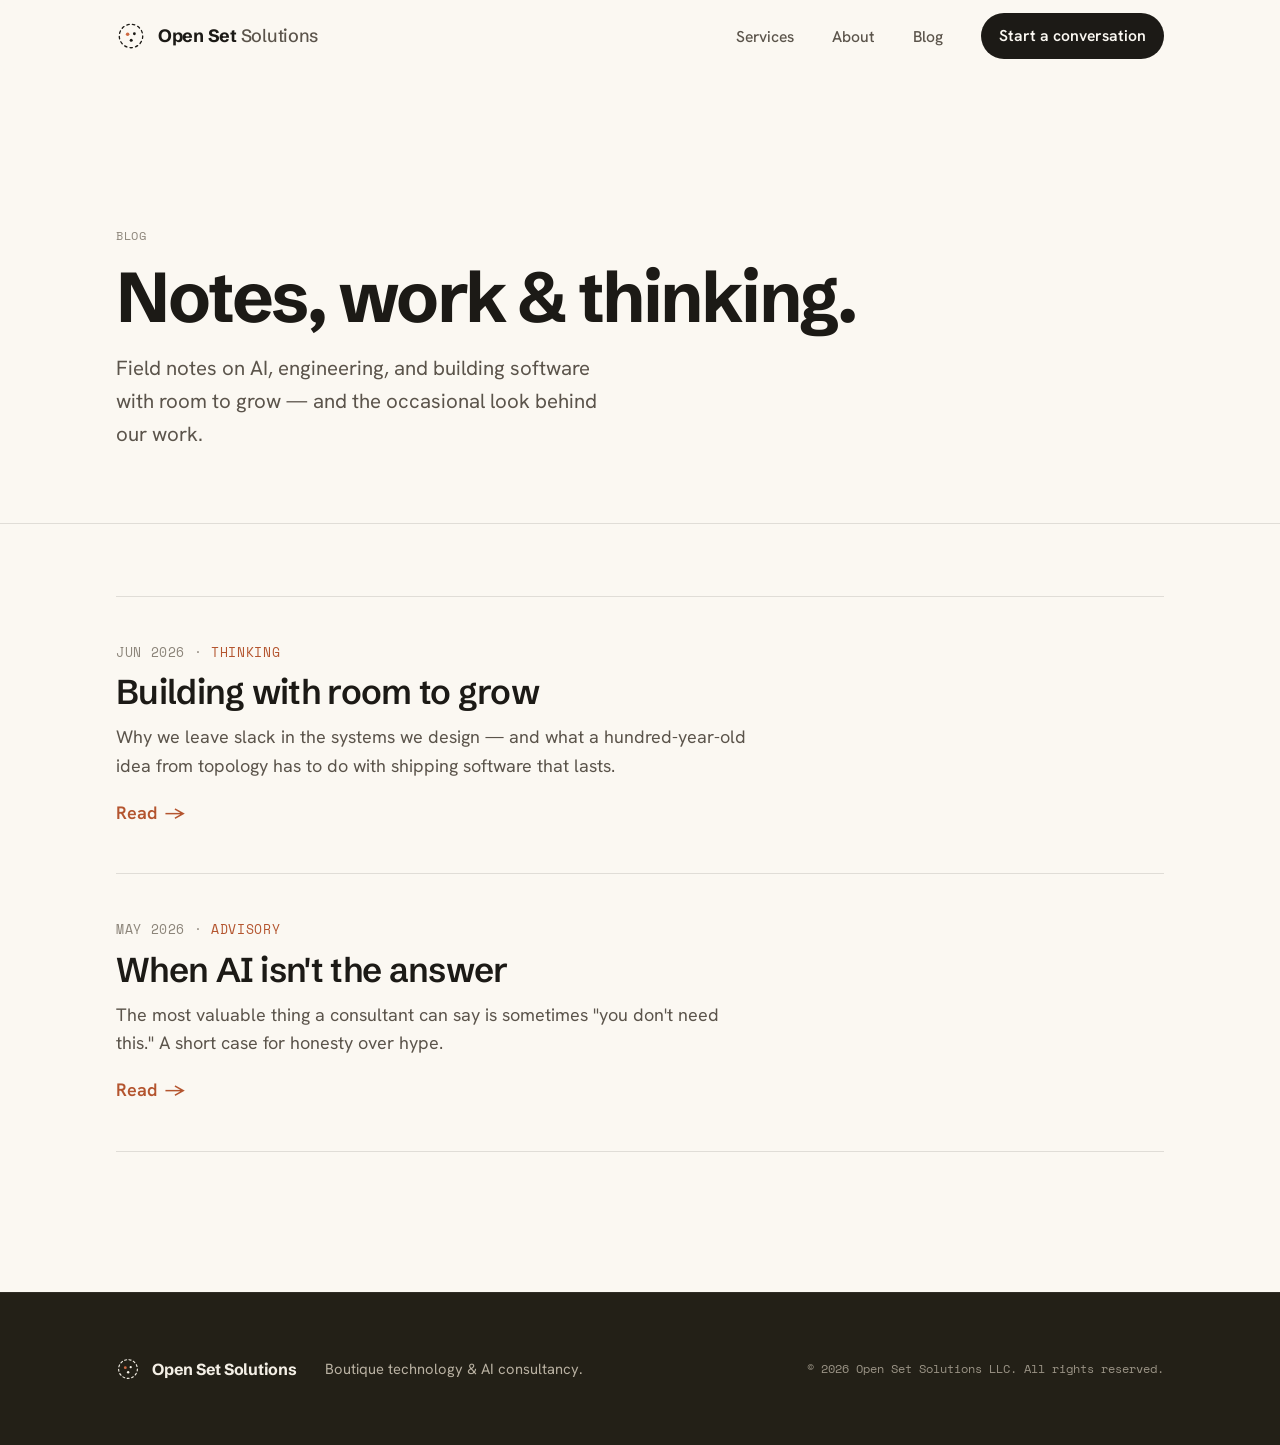
==== blog.html @ 290072ce "claude desing" ====
<!DOCTYPE html>
<html lang="en">
<head>
  <meta charset="UTF-8" />
  <meta name="viewport" content="width=device-width, initial-scale=1.0" />
  <title>Blog — Open Set Solutions</title>
  <meta name="description" content="Notes, work, and thinking from Open Set Solutions — a boutique technology and AI consultancy." />

  <link rel="icon" href="favicon.svg" type="image/svg+xml" />
  <meta name="theme-color" content="#1C1A16" />

  <meta property="og:type" content="website" />
  <meta property="og:title" content="Blog — Open Set Solutions" />
  <meta property="og:description" content="Notes, work, and thinking from Open Set Solutions." />
  <meta property="og:url" content="https://opensetsolutions.com/blog.html" />

  <link rel="preconnect" href="https://fonts.googleapis.com" />
  <link rel="preconnect" href="https://fonts.gstatic.com" crossorigin />
  <link href="https://fonts.googleapis.com/css2?family=Hanken+Grotesk:wght@400;500;600&family=Schibsted+Grotesk:wght@500;600;700&family=Space+Mono:wght@400;700&display=swap" rel="stylesheet" />

  <link rel="stylesheet" href="styles.css" />
</head>
<body>
  <a class="skip-link" href="#main">Skip to content</a>

  <!-- ===================== HEADER ===================== -->
  <header class="site-header" id="site-header">
    <div class="container header-inner">
      <a class="wordmark" href="index.html" aria-label="Open Set Solutions — home">
        <span class="wordmark__glyph" aria-hidden="true">
          <svg viewBox="0 0 32 32" width="30" height="30">
            <circle class="g-ring" cx="16" cy="16" r="12.5" fill="none" stroke="currentColor" stroke-width="1.4" stroke-dasharray="2.6 3.4" stroke-linecap="round"/>
            <circle cx="12.4" cy="14.2" r="1.9" fill="var(--accent)"/>
            <circle cx="19.6" cy="13.6" r="1.5" fill="currentColor"/>
            <circle cx="16.2" cy="20.4" r="1.6" fill="currentColor"/>
          </svg>
        </span>
        <span class="wordmark__text">Open&nbsp;Set <span>Solutions</span></span>
      </a>

      <nav class="nav" id="nav" aria-label="Primary">
        <ul class="nav__list">
          <li><a href="index.html#services">Services</a></li>
          <li><a href="index.html#about">About</a></li>
          <li><a href="blog.html" aria-current="page">Blog</a></li>
          <li><a href="index.html#contact" class="nav__cta">Start a conversation</a></li>
        </ul>
      </nav>

      <button class="nav-toggle" id="nav-toggle" aria-label="Open menu" aria-expanded="false" aria-controls="nav">
        <span class="nav-toggle__bar"></span>
        <span class="nav-toggle__bar"></span>
        <span class="nav-toggle__bar"></span>
      </button>
    </div>
  </header>

  <main id="main">
    <!-- ===================== PAGE HERO ===================== -->
    <section class="page-hero" aria-labelledby="blog-heading">
      <div class="container">
        <p class="label">Blog</p>
        <h1 class="page-hero__title" id="blog-heading">Notes, work &amp; thinking.</h1>
        <p class="page-hero__lede">Field notes on AI, engineering, and building software with room to
          grow — and the occasional look behind our work.</p>
      </div>
    </section>

    <!-- ===================== POST LIST =====================
         To add a post: copy a <li class="post-row"> block, point its
         link at your new file in /posts, and edit the date, tag, title,
         and excerpt. Newest first.
    -->
    <section class="section" aria-label="All posts" style="padding-top: clamp(40px, 6vw, 72px);">
      <div class="container">
        <ul class="post-list">

          <li class="post-row">
            <a class="post-row__link" href="posts/building-with-room-to-grow.html">
              <p class="post-row__meta"><time datetime="2026-06">Jun 2026</time> · <span class="post-row__tag">Thinking</span></p>
              <h2 class="post-row__title">Building with room to grow</h2>
              <p class="post-row__excerpt">Why we leave slack in the systems we design — and what a
                hundred-year-old idea from topology has to do with shipping software that lasts.</p>
              <span class="post-row__more">Read<span aria-hidden="true">→</span></span>
            </a>
          </li>

          <li class="post-row">
            <a class="post-row__link" href="posts/when-ai-isnt-the-answer.html">
              <p class="post-row__meta"><time datetime="2026-05">May 2026</time> · <span class="post-row__tag">Advisory</span></p>
              <h2 class="post-row__title">When AI isn't the answer</h2>
              <p class="post-row__excerpt">The most valuable thing a consultant can say is sometimes
                "you don't need this." A short case for honesty over hype.</p>
              <span class="post-row__more">Read<span aria-hidden="true">→</span></span>
            </a>
          </li>

        </ul>
      </div>
    </section>
  </main>

  <!-- ===================== FOOTER ===================== -->
  <footer class="site-footer">
    <div class="container footer-inner">
      <a class="wordmark wordmark--sm" href="index.html" aria-label="Open Set Solutions — home">
        <span class="wordmark__glyph" aria-hidden="true">
          <svg viewBox="0 0 32 32" width="24" height="24">
            <circle cx="16" cy="16" r="12.5" fill="none" stroke="currentColor" stroke-width="1.5" stroke-dasharray="2.6 3.4" stroke-linecap="round"/>
            <circle cx="12.4" cy="14.2" r="1.9" fill="var(--accent)"/>
            <circle cx="19.6" cy="13.6" r="1.5" fill="currentColor"/>
            <circle cx="16.2" cy="20.4" r="1.6" fill="currentColor"/>
          </svg>
        </span>
        <span class="wordmark__text">Open Set Solutions</span>
      </a>
      <p class="footer-note">Boutique technology &amp; AI consultancy.</p>
      <p class="footer-legal">© <span id="year">2026</span> Open Set Solutions LLC. All rights reserved.</p>
    </div>
  </footer>

  <script src="main.js" defer></script>
</body>
</html>
---- styles.css ----
/* ============================================================
   Open Set Solutions — styles.css
   Warm minimal · light with dark bands · open-set identity
   ============================================================ */

/* ---------- Design tokens ---------- */
:root {
  --paper:      #FBF8F2;   /* warm off-white                  */
  --paper-2:    #F4EEE2;   /* card / inset surface            */
  --ink:        #1C1A16;   /* warm near-black                 */
  --ink-soft:   #5B544B;   /* muted body                      */
  --ink-faint:  #8C857A;   /* captions, meta                  */
  --line:       rgba(28, 26, 22, 0.12);
  --line-soft:  rgba(28, 26, 22, 0.07);
  --accent:     #CF6A43;   /* terracotta                      */
  --accent-ink: #B4552F;   /* accent on light, for text       */
  --accent-soft:rgba(207, 106, 67, 0.12);
  --dark:       #1A1813;   /* dark band background            */
  --dark-2:     #232017;
  --on-dark:    #F4EFE6;   /* text on dark                    */
  --on-dark-soft: #B9B1A2;

  --maxw: 1160px;
  --pad: clamp(20px, 5vw, 56px);
  --radius: 14px;

  --font-display: "Schibsted Grotesk", system-ui, sans-serif;
  --font-body: "Hanken Grotesk", system-ui, sans-serif;
  --font-mono: "Space Mono", ui-monospace, monospace;

  --ease: cubic-bezier(0.22, 0.61, 0.36, 1);
}

/* ---------- Reset ---------- */
*, *::before, *::after { box-sizing: border-box; }
* { margin: 0; }
html { -webkit-text-size-adjust: 100%; scroll-behavior: smooth; }
@media (prefers-reduced-motion: reduce) {
  html { scroll-behavior: auto; }
}

body {
  font-family: var(--font-body);
  background: var(--paper);
  color: var(--ink);
  font-size: clamp(16px, 1.05vw + 13px, 18px);
  line-height: 1.6;
  font-weight: 400;
  -webkit-font-smoothing: antialiased;
  text-rendering: optimizeLegibility;
  overflow-x: hidden;
}

img, svg, canvas { display: block; max-width: 100%; }
a { color: inherit; text-decoration: none; }
ul, ol { list-style: none; padding: 0; }

/* ---------- Layout helpers ---------- */
.container {
  width: 100%;
  max-width: var(--maxw);
  margin-inline: auto;
  padding-inline: var(--pad);
}

.section { padding-block: clamp(72px, 11vw, 140px); }
.band { padding-block: clamp(64px, 9vw, 120px); }

/* ---------- Focus / a11y ---------- */
:focus-visible {
  outline: 2.5px solid var(--accent);
  outline-offset: 3px;
  border-radius: 3px;
}
.band--dark :focus-visible { outline-color: #E89B79; }

.skip-link {
  position: absolute;
  left: 16px;
  top: -64px;
  z-index: 200;
  background: var(--ink);
  color: var(--paper);
  padding: 10px 16px;
  border-radius: 8px;
  font-family: var(--font-mono);
  font-size: 0.8rem;
  transition: top 0.2s var(--ease);
}
.skip-link:focus { top: 16px; }

/* ---------- Typographic atoms ---------- */
.eyebrow,
.label {
  font-family: var(--font-mono);
  font-size: 0.78rem;
  letter-spacing: 0.06em;
  text-transform: uppercase;
  color: var(--accent-ink);
}
.label { color: var(--ink-faint); }
.label--invert { color: var(--on-dark-soft); }
.eyebrow__mark { color: var(--accent); margin-right: 0.3em; }

.section__title {
  font-family: var(--font-display);
  font-weight: 600;
  font-size: clamp(1.7rem, 3.2vw + 0.5rem, 2.85rem);
  line-height: 1.08;
  letter-spacing: -0.02em;
  text-wrap: balance;
}

/* ============================================================
   HEADER
   ============================================================ */
.site-header {
  position: sticky;
  top: 0;
  z-index: 100;
  background: color-mix(in srgb, var(--paper) 82%, transparent);
  backdrop-filter: saturate(1.4) blur(12px);
  -webkit-backdrop-filter: saturate(1.4) blur(12px);
  border-bottom: 1px solid transparent;
  transition: border-color 0.3s var(--ease), background 0.3s var(--ease);
}
.site-header.is-scrolled {
  border-bottom-color: var(--line);
  background: color-mix(in srgb, var(--paper) 92%, transparent);
}
.header-inner {
  display: flex;
  align-items: center;
  justify-content: space-between;
  height: 72px;
}

.wordmark {
  display: inline-flex;
  align-items: center;
  gap: 12px;
  color: var(--ink);
}
.wordmark__glyph {
  display: inline-flex;
  color: var(--ink);
}
.wordmark__glyph .g-ring { transition: transform 0.8s var(--ease); transform-origin: center; }
.wordmark:hover .g-ring { transform: rotate(36deg); }
.wordmark__text {
  font-family: var(--font-display);
  font-weight: 700;
  font-size: 1.12rem;
  letter-spacing: -0.015em;
  line-height: 1;
}
.wordmark__text span { font-weight: 500; color: var(--ink-soft); }

/* nav */
.nav__list {
  display: flex;
  align-items: center;
  gap: clamp(20px, 3vw, 38px);
}
.nav__list a {
  font-weight: 500;
  font-size: 0.98rem;
  color: var(--ink-soft);
  transition: color 0.2s var(--ease);
}
.nav__list a:hover { color: var(--ink); }
.nav__cta {
  display: inline-flex;
  align-items: center;
  background: var(--ink);
  color: var(--paper) !important;
  padding: 10px 18px;
  border-radius: 999px;
  font-weight: 600 !important;
  transition: background 0.2s var(--ease), transform 0.2s var(--ease);
}
.nav__cta:hover { background: var(--accent-ink); transform: translateY(-1px); }

/* hamburger */
.nav-toggle {
  display: none;
  flex-direction: column;
  justify-content: center;
  gap: 5px;
  width: 44px;
  height: 44px;
  padding: 0;
  border: 0;
  background: transparent;
  cursor: pointer;
}
.nav-toggle__bar {
  display: block;
  width: 24px;
  height: 2px;
  margin-inline: auto;
  background: var(--ink);
  border-radius: 2px;
  transition: transform 0.32s var(--ease), opacity 0.2s var(--ease);
}
.nav-toggle[aria-expanded="true"] .nav-toggle__bar:nth-child(1) { transform: translateY(7px) rotate(45deg); }
.nav-toggle[aria-expanded="true"] .nav-toggle__bar:nth-child(2) { opacity: 0; }
.nav-toggle[aria-expanded="true"] .nav-toggle__bar:nth-child(3) { transform: translateY(-7px) rotate(-45deg); }

/* ============================================================
   HERO
   ============================================================ */
.hero {
  position: relative;
  display: flex;
  align-items: center;
  min-height: min(92vh, 860px);
  padding-block: clamp(80px, 14vh, 160px) clamp(60px, 10vh, 120px);
  overflow: hidden;
}
.hero__canvas {
  position: absolute;
  inset: 0;
  width: 100%;
  height: 100%;
  z-index: 0;
}
.hero__inner { position: relative; z-index: 1; max-width: 860px; }

.hero__heading {
  font-family: var(--font-display);
  font-weight: 700;
  font-size: clamp(2.7rem, 8vw + 0.5rem, 6rem);
  line-height: 0.98;
  letter-spacing: -0.035em;
  margin-top: 22px;
  text-wrap: balance;
}
.hero__lede {
  margin-top: 26px;
  max-width: 38ch;
  font-size: clamp(1.06rem, 1.4vw + 0.6rem, 1.32rem);
  color: var(--ink-soft);
  line-height: 1.55;
  text-wrap: pretty;
}
.hero__actions {
  margin-top: 38px;
  display: flex;
  flex-wrap: wrap;
  gap: 14px;
}

.hero__scroll {
  position: absolute;
  left: 50%;
  bottom: 26px;
  transform: translateX(-50%);
  z-index: 1;
}
.hero__scroll-line {
  display: block;
  width: 1px;
  height: 46px;
  background: linear-gradient(var(--ink-faint), transparent);
  animation: scrollPulse 2.4s var(--ease) infinite;
}
@keyframes scrollPulse {
  0%, 100% { transform: scaleY(0.4); opacity: 0.4; transform-origin: top; }
  50%      { transform: scaleY(1);   opacity: 1;   transform-origin: top; }
}

/* ---------- Buttons ---------- */
.btn {
  display: inline-flex;
  align-items: center;
  justify-content: center;
  gap: 8px;
  font-family: var(--font-body);
  font-weight: 600;
  font-size: 1rem;
  padding: 14px 26px;
  border-radius: 999px;
  border: 1.5px solid transparent;
  cursor: pointer;
  transition: transform 0.2s var(--ease), background 0.2s var(--ease),
              border-color 0.2s var(--ease), color 0.2s var(--ease);
}
.btn--primary {
  background: var(--accent);
  color: #fff;
}
.btn--primary:hover { background: var(--accent-ink); transform: translateY(-2px); }
.btn--ghost {
  background: transparent;
  border-color: var(--line);
  color: var(--ink);
}
.btn--ghost:hover { border-color: var(--ink); transform: translateY(-2px); }
.btn--lg {
  font-family: var(--font-mono);
  font-size: clamp(0.95rem, 2.4vw, 1.18rem);
  padding: 18px 34px;
  letter-spacing: -0.01em;
}

/* ============================================================
   DARK BANDS
   ============================================================ */
.band--dark {
  background: var(--dark);
  color: var(--on-dark);
  position: relative;
}
.band--dark::before {
  /* faint dashed-ring motif */
  content: "";
  position: absolute;
  inset: 0;
  background-image: radial-gradient(circle at 88% 18%, rgba(207,106,67,0.10), transparent 42%);
  pointer-events: none;
}

/* Definition band */
.definition__inner {
  display: grid;
  grid-template-columns: minmax(0, 0.85fr) minmax(0, 1.6fr);
  gap: clamp(28px, 6vw, 80px);
  align-items: start;
  position: relative;
}
.definition__term {
  font-family: var(--font-display);
  font-weight: 600;
  font-size: clamp(1.5rem, 3vw, 2.1rem);
  line-height: 1.1;
  letter-spacing: -0.02em;
}
.definition__term em {
  display: block;
  margin-top: 8px;
  font-family: var(--font-mono);
  font-style: normal;
  font-size: 0.82rem;
  letter-spacing: 0.04em;
  color: var(--on-dark-soft);
  text-transform: uppercase;
}
.definition__body {
  font-size: clamp(1.15rem, 2.1vw + 0.4rem, 1.7rem);
  line-height: 1.45;
  color: var(--on-dark);
  text-wrap: pretty;
}
.definition__body .hl { color: #fff; }
.definition__body .hl {
  background-image: linear-gradient(transparent 62%, rgba(207,106,67,0.32) 0);
}

/* ============================================================
   SERVICES
   ============================================================ */
.section__head { max-width: 720px; margin-bottom: clamp(40px, 6vw, 64px); }
.section__head .section__title { margin-top: 16px; }
.section__intro {
  margin-top: 18px;
  color: var(--ink-soft);
  font-size: clamp(1.02rem, 1.2vw + 0.6rem, 1.2rem);
  max-width: 56ch;
  text-wrap: pretty;
}

.cards {
  display: grid;
  grid-template-columns: repeat(auto-fit, minmax(260px, 1fr));
  gap: clamp(14px, 1.6vw, 22px);
}
.card {
  position: relative;
  background: var(--paper-2);
  border: 1px solid var(--line-soft);
  border-radius: var(--radius);
  padding: clamp(26px, 3vw, 38px);
  overflow: hidden;
  transition: transform 0.35s var(--ease), border-color 0.35s var(--ease),
              box-shadow 0.35s var(--ease);
}
.card::after {
  /* open dashed-ring corner accent that "opens up" on hover */
  content: "";
  position: absolute;
  right: -34px;
  top: -34px;
  width: 96px;
  height: 96px;
  border: 1.5px dashed var(--line);
  border-radius: 50%;
  transition: transform 0.5s var(--ease), border-color 0.5s var(--ease);
}
.card:hover {
  transform: translateY(-4px);
  border-color: var(--line);
  box-shadow: 0 18px 40px -24px rgba(28,26,22,0.35);
}
.card:hover::after { transform: scale(1.35) rotate(24deg); border-color: var(--accent); }
.card__no {
  font-family: var(--font-mono);
  font-size: 0.82rem;
  color: var(--accent-ink);
  letter-spacing: 0.05em;
}
.card__title {
  font-family: var(--font-display);
  font-weight: 600;
  font-size: 1.34rem;
  letter-spacing: -0.015em;
  margin-top: 18px;
}
.card__body {
  margin-top: 12px;
  color: var(--ink-soft);
  font-size: 1.02rem;
  line-height: 1.55;
  text-wrap: pretty;
}

/* ============================================================
   ABOUT
   ============================================================ */
.about__grid {
  display: grid;
  grid-template-columns: minmax(0, 0.8fr) minmax(0, 1.4fr);
  gap: clamp(32px, 6vw, 90px);
  align-items: start;
}
.about__intro .section__title { margin-top: 16px; }
.about__intro { position: sticky; top: 100px; }
.about__body p { color: var(--ink-soft); text-wrap: pretty; }
.about__body p + p { margin-top: 18px; }
.about__body .lead-in { color: var(--ink); font-weight: 600; }
.about__body em { font-style: italic; color: var(--accent-ink); }

.principles {
  margin-top: 34px;
  border-top: 1px solid var(--line);
}
.principles li {
  display: grid;
  grid-template-columns: 110px 1fr;
  gap: 18px;
  padding: 18px 0;
  border-bottom: 1px solid var(--line);
  align-items: baseline;
}
.principles__k {
  font-family: var(--font-mono);
  font-size: 0.8rem;
  text-transform: uppercase;
  letter-spacing: 0.05em;
  color: var(--ink);
}
.principles__v { color: var(--ink-soft); font-size: 0.98rem; }

/* ============================================================
   CONTACT
   ============================================================ */
.contact__inner { max-width: 760px; }
.contact__title {
  font-family: var(--font-display);
  font-weight: 700;
  font-size: clamp(2rem, 5vw + 0.5rem, 3.6rem);
  line-height: 1.02;
  letter-spacing: -0.03em;
  margin-top: 18px;
  text-wrap: balance;
}
.contact__body {
  margin-top: 22px;
  color: var(--on-dark-soft);
  font-size: clamp(1.05rem, 1.4vw + 0.6rem, 1.28rem);
  max-width: 52ch;
  text-wrap: pretty;
}
.contact .btn--primary { margin-top: 36px; }
.contact .btn--lg:hover { transform: translateY(-2px) scale(1.01); }

/* ============================================================
   FOOTER
   ============================================================ */
.site-footer {
  background: var(--dark-2);
  color: var(--on-dark-soft);
  padding-block: clamp(40px, 6vw, 64px);
  border-top: 1px solid rgba(255,255,255,0.06);
}
.footer-inner {
  display: flex;
  flex-wrap: wrap;
  align-items: center;
  gap: 14px 28px;
}
.site-footer .wordmark { color: var(--on-dark); }
.site-footer .wordmark__glyph { color: var(--on-dark); }
.wordmark--sm .wordmark__text { font-size: 1rem; }
.site-footer .wordmark__text span { color: var(--on-dark-soft); }
.footer-note {
  font-size: 0.92rem;
  color: var(--on-dark-soft);
}
.footer-legal {
  margin-left: auto;
  font-family: var(--font-mono);
  font-size: 0.78rem;
  color: var(--on-dark-soft);
  opacity: 0.8;
}

/* ============================================================
   RESPONSIVE — mobile nav + stacking
   ============================================================ */
@media (max-width: 800px) {
  .nav-toggle { display: flex; }

  .nav {
    position: fixed;
    inset: 72px 0 auto 0;
    background: var(--paper);
    border-bottom: 1px solid var(--line);
    transform: translateY(-12px);
    opacity: 0;
    visibility: hidden;
    transition: opacity 0.28s var(--ease), transform 0.28s var(--ease), visibility 0.28s;
    box-shadow: 0 24px 40px -28px rgba(28,26,22,0.5);
  }
  .nav.is-open {
    opacity: 1;
    visibility: visible;
    transform: translateY(0);
  }
  .nav__list {
    flex-direction: column;
    align-items: stretch;
    gap: 0;
    padding: 12px var(--pad) 24px;
  }
  .nav__list li { border-bottom: 1px solid var(--line-soft); }
  .nav__list li:last-child { border-bottom: 0; }
  .nav__list a {
    display: block;
    padding: 16px 0;
    font-size: 1.12rem;
  }
  .nav__cta {
    justify-content: center;
    margin-top: 14px;
    padding: 15px 18px;
    font-size: 1.05rem !important;
  }

  .definition__inner { grid-template-columns: 1fr; gap: 22px; }
  .about__grid { grid-template-columns: 1fr; }
  .about__intro { position: static; }
}

@media (max-width: 520px) {
  .header-inner { height: 64px; }
  .nav { inset-block-start: 64px; }
  .wordmark__text { font-size: 1rem; }
  .hero__actions .btn { flex: 1 1 auto; }
  .principles li { grid-template-columns: 1fr; gap: 4px; }
  .footer-legal { margin-left: 0; width: 100%; }
}

/* ---------- Reveal-on-scroll (progressive enhancement) ---------- */
.reveal {
  opacity: 0;
  transform: translateY(22px);
  transition: opacity 0.7s var(--ease), transform 0.7s var(--ease);
  will-change: opacity, transform;
}
.reveal.is-in { opacity: 1; transform: none; }

@media (prefers-reduced-motion: reduce) {
  .reveal { opacity: 1; transform: none; transition: none; }
  .hero__scroll-line { animation: none; }
  .wordmark .g-ring { transition: none; }
  * { scroll-behavior: auto !important; }
}

/* ============================================================
   BLOG — listing + article (blog.html, posts/*.html)
   ============================================================ */
.page-hero {
  padding-block: clamp(116px, 17vh, 210px) clamp(38px, 6vw, 72px);
  border-bottom: 1px solid var(--line);
  position: relative;
}
.page-hero__title {
  font-family: var(--font-display);
  font-weight: 700;
  font-size: clamp(2.4rem, 6vw + 0.5rem, 4.4rem);
  line-height: 1;
  letter-spacing: -0.035em;
  margin-top: 16px;
  text-wrap: balance;
}
.page-hero__lede {
  margin-top: 20px;
  max-width: 46ch;
  color: var(--ink-soft);
  font-size: clamp(1.05rem, 1.3vw + 0.6rem, 1.28rem);
  text-wrap: pretty;
}

/* listing */
.post-list { border-top: 1px solid var(--line); }
.post-row { border-bottom: 1px solid var(--line); }
.post-row__link {
  display: block;
  padding: clamp(28px, 4vw, 46px) 0;
}
.post-row__meta {
  font-family: var(--font-mono);
  font-size: 0.8rem;
  text-transform: uppercase;
  letter-spacing: 0.05em;
  color: var(--ink-faint);
}
.post-row__tag { color: var(--accent-ink); }
.post-row__title {
  font-family: var(--font-display);
  font-weight: 600;
  font-size: clamp(1.5rem, 3vw, 2.15rem);
  line-height: 1.1;
  letter-spacing: -0.02em;
  margin-top: 10px;
  max-width: 26ch;
  text-wrap: balance;
  transition: color 0.2s var(--ease);
}
.post-row__excerpt {
  margin-top: 12px;
  color: var(--ink-soft);
  max-width: 64ch;
  text-wrap: pretty;
}
.post-row__more {
  display: inline-flex;
  gap: 8px;
  margin-top: 18px;
  font-weight: 600;
  color: var(--accent-ink);
}
.post-row__more span { transition: transform 0.2s var(--ease); }
.post-row__link:hover .post-row__title { color: var(--accent-ink); }
.post-row__link:hover .post-row__more span { transform: translateX(5px); }

/* article */
.article { padding-block: clamp(110px, 15vh, 200px) clamp(60px, 9vw, 110px); }
.article__inner { max-width: 760px; }
.back-link {
  display: inline-flex;
  align-items: center;
  gap: 8px;
  font-family: var(--font-mono);
  font-size: 0.82rem;
  color: var(--ink-faint);
  transition: color 0.2s var(--ease);
}
.back-link:hover { color: var(--ink); }
.back-link span { transition: transform 0.2s var(--ease); }
.back-link:hover span { transform: translateX(-4px); }
.article__meta {
  font-family: var(--font-mono);
  font-size: 0.82rem;
  text-transform: uppercase;
  letter-spacing: 0.05em;
  color: var(--ink-faint);
  margin-top: 30px;
}
.article__meta .tag { color: var(--accent-ink); }
.article__title {
  font-family: var(--font-display);
  font-weight: 700;
  font-size: clamp(2.1rem, 5vw + 0.5rem, 3.4rem);
  line-height: 1.04;
  letter-spacing: -0.03em;
  margin-top: 14px;
  text-wrap: balance;
}
.article__lede {
  margin-top: 20px;
  font-size: clamp(1.14rem, 1.6vw + 0.6rem, 1.42rem);
  color: var(--ink-soft);
  line-height: 1.5;
  text-wrap: pretty;
}

.prose { margin-top: 42px; line-height: 1.75; }
.prose > * + * { margin-top: 22px; }
.prose p { color: var(--ink); text-wrap: pretty; }
.prose h2 {
  font-family: var(--font-display);
  font-weight: 600;
  font-size: 1.5rem;
  letter-spacing: -0.015em;
  margin-top: 44px;
}
.prose h3 {
  font-family: var(--font-display);
  font-weight: 600;
  font-size: 1.18rem;
  margin-top: 32px;
}
.prose ul { padding-left: 0; }
.prose li {
  position: relative;
  padding-left: 26px;
  margin-top: 10px;
  color: var(--ink);
}
.prose li::before {
  content: "";
  position: absolute;
  left: 4px;
  top: 11px;
  width: 8px;
  height: 8px;
  border-radius: 50%;
  border: 1.5px solid var(--accent);
}
.prose a {
  color: var(--accent-ink);
  text-decoration: underline;
  text-underline-offset: 3px;
  text-decoration-thickness: 1px;
}
.prose blockquote {
  border-left: 2px solid var(--accent);
  padding-left: 22px;
  margin-top: 30px;
  font-size: 1.22rem;
  font-style: italic;
  color: var(--ink-soft);
}
.prose strong { font-weight: 600; }
.article__foot {
  margin-top: 56px;
  padding-top: 28px;
  border-top: 1px solid var(--line);
}
.article__foot .back-link { color: var(--accent-ink); }
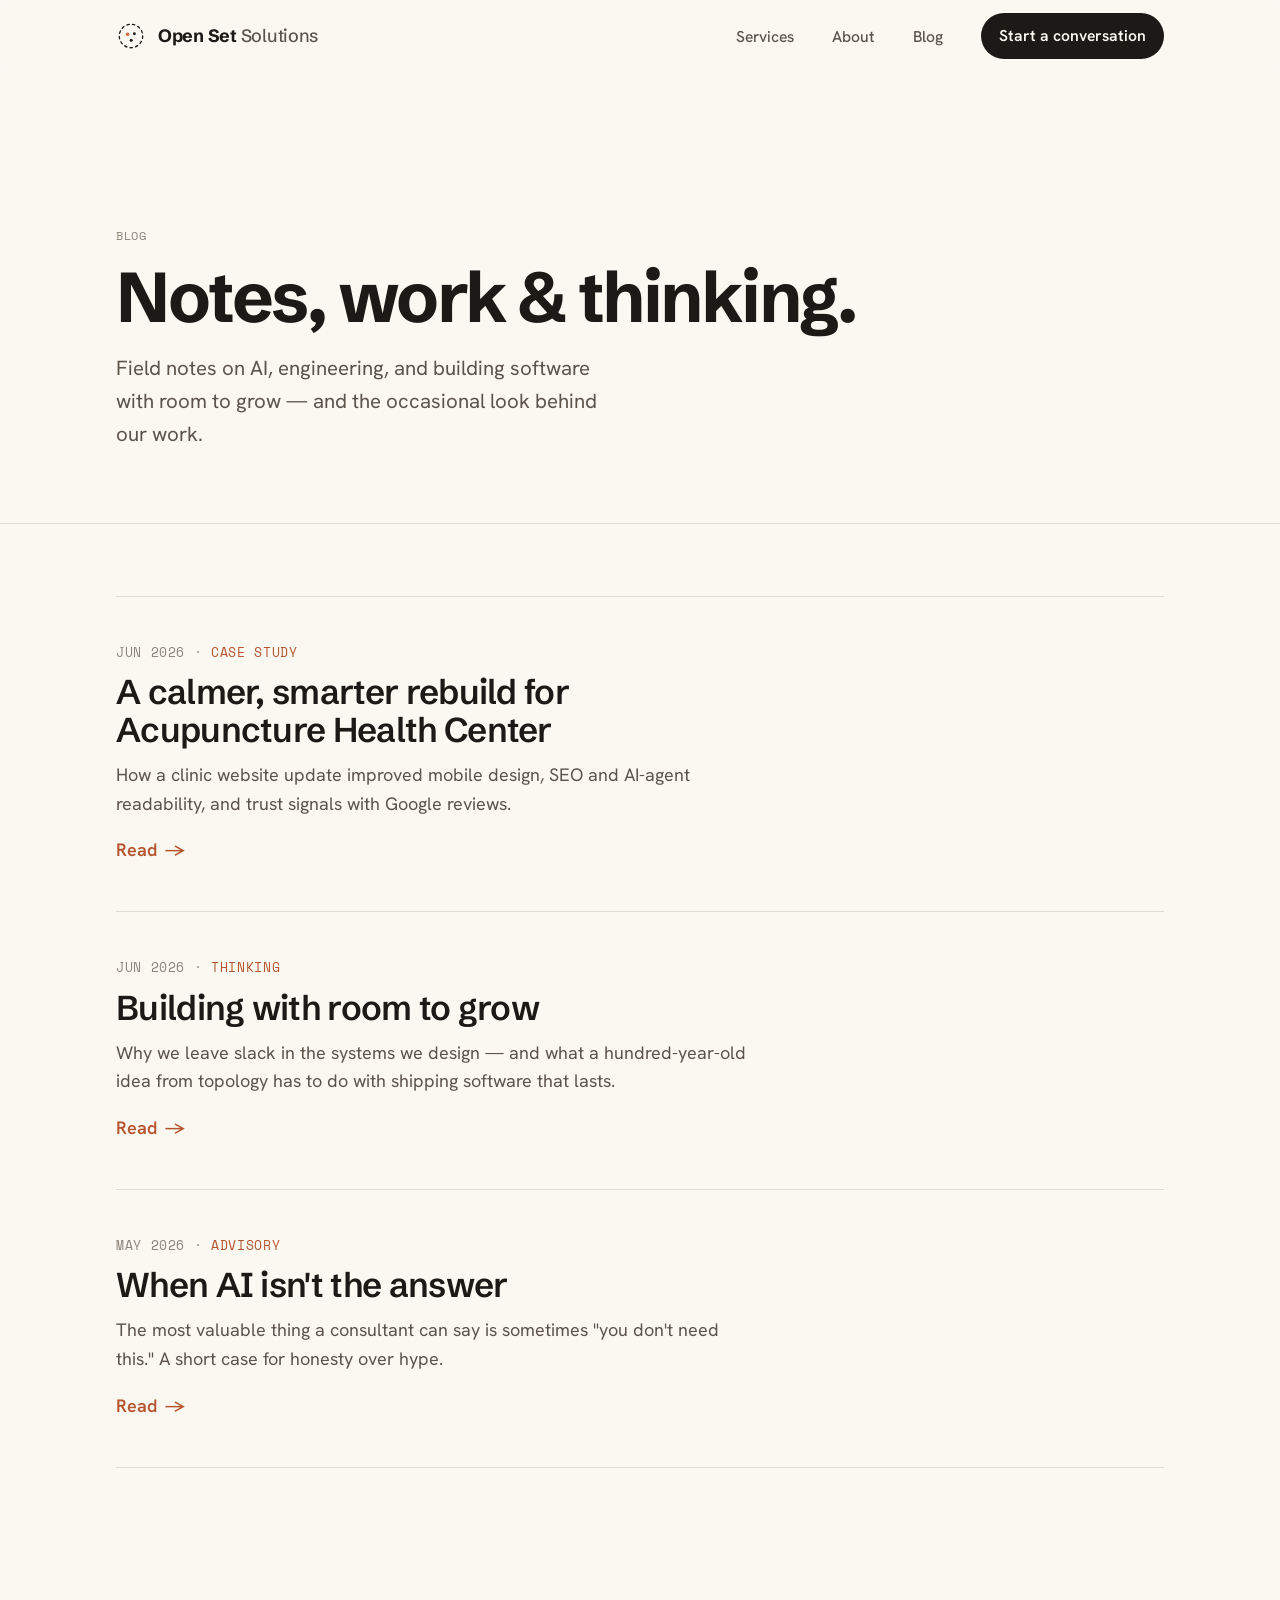
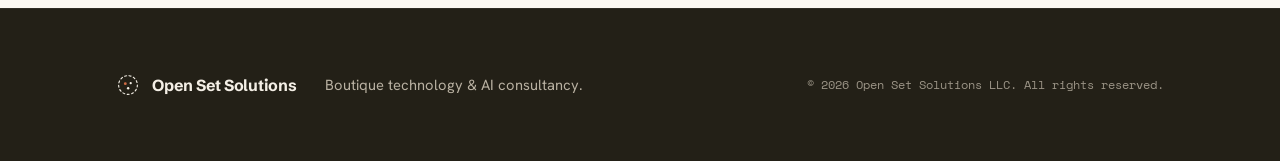
==== commit d0a264c6: "Add acupuncture case study blog post" ====
--- a/blog.html
+++ b/blog.html
@@ -76,6 +76,16 @@
         <ul class="post-list">
 
           <li class="post-row">
+            <a class="post-row__link" href="posts/acupuncture-health-center-rebuild.html">
+              <p class="post-row__meta"><time datetime="2026-06">Jun 2026</time> · <span class="post-row__tag">Case Study</span></p>
+              <h2 class="post-row__title">A calmer, smarter rebuild for Acupuncture Health Center</h2>
+              <p class="post-row__excerpt">How a clinic website update improved mobile design, SEO and
+                AI-agent readability, and trust signals with Google reviews.</p>
+              <span class="post-row__more">Read<span aria-hidden="true">→</span></span>
+            </a>
+          </li>
+
+          <li class="post-row">
             <a class="post-row__link" href="posts/building-with-room-to-grow.html">
               <p class="post-row__meta"><time datetime="2026-06">Jun 2026</time> · <span class="post-row__tag">Thinking</span></p>
               <h2 class="post-row__title">Building with room to grow</h2>
--- a/styles.css
+++ b/styles.css
@@ -735,6 +735,44 @@
   text-underline-offset: 3px;
   text-decoration-thickness: 1px;
 }
+.prose figure {
+  margin: 32px 0;
+}
+.prose figure img {
+  display: block;
+  width: 100%;
+  border: 1px solid var(--line);
+  border-radius: 8px;
+  background: var(--paper);
+  box-shadow: 0 18px 48px rgba(28, 26, 22, 0.08);
+}
+.prose figcaption {
+  margin-top: 10px;
+  color: var(--ink-faint);
+  font-size: 0.86rem;
+  line-height: 1.5;
+}
+.prose .case-study-grid {
+  display: grid;
+  grid-template-columns: repeat(2, minmax(0, 1fr));
+  gap: 16px;
+  margin-top: 24px;
+}
+.prose .case-study-grid > figure {
+  margin: 0;
+}
+.prose .case-study-grid--phone {
+  align-items: start;
+}
+.prose .case-study-grid--phone figure {
+  justify-self: center;
+  max-width: 320px;
+}
+.prose .case-study-grid--phone img {
+  aspect-ratio: 390 / 844;
+  object-fit: cover;
+  object-position: top;
+}
 .prose blockquote {
   border-left: 2px solid var(--accent);
   padding-left: 22px;
@@ -750,3 +788,9 @@
   border-top: 1px solid var(--line);
 }
 .article__foot .back-link { color: var(--accent-ink); }
+
+@media (max-width: 720px) {
+  .prose .case-study-grid {
+    grid-template-columns: 1fr;
+  }
+}
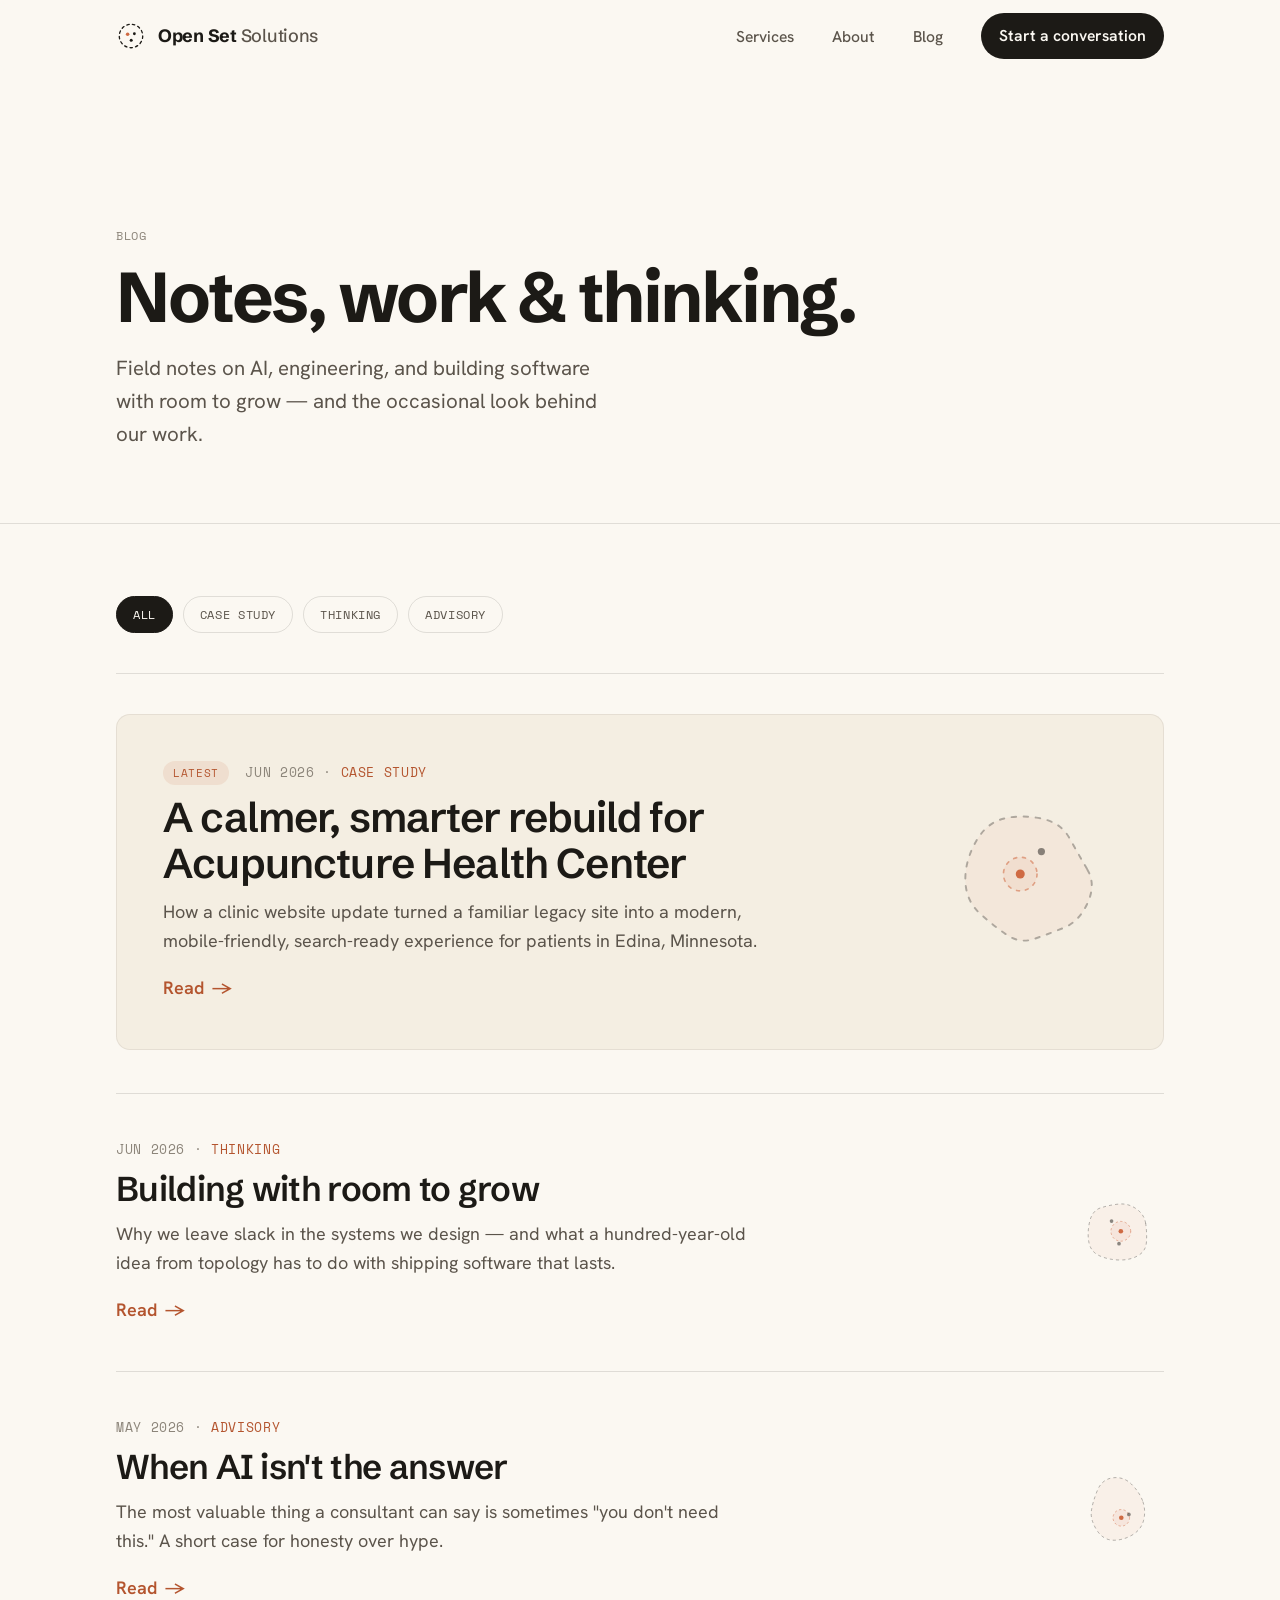
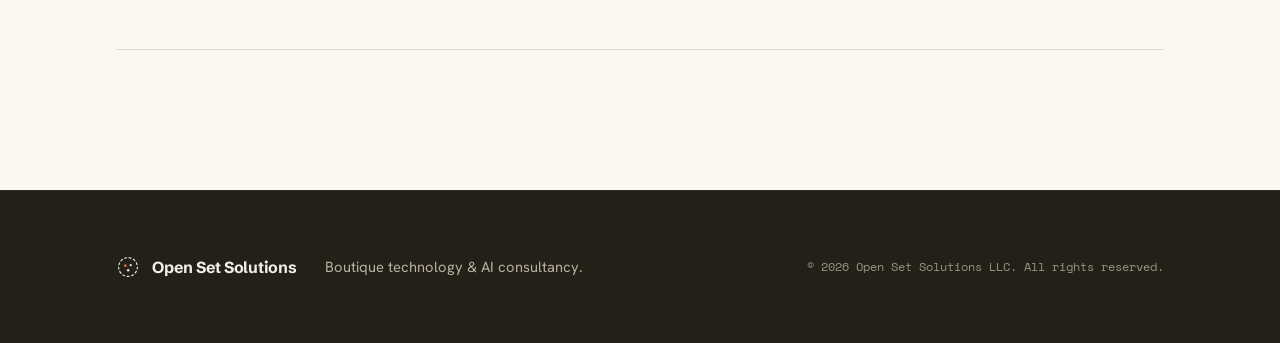
==== commit d8c2b873: "Blog improvements: build pipeline, featured post, glyphs, feed, SEO Listing & design: - Featured car" ====
--- a/blog.html
+++ b/blog.html
@@ -1,6 +1,16 @@
 <!DOCTYPE html>
 <html lang="en">
 <head>
+  <!-- Google tag (gtag.js) -->
+  <script async src="https://www.googletagmanager.com/gtag/js?id=G-ZJWWV75S9S"></script>
+  <script>
+    window.dataLayer = window.dataLayer || [];
+    function gtag(){dataLayer.push(arguments);}
+    gtag('js', new Date());
+
+    gtag('config', 'G-ZJWWV75S9S');
+  </script>
+
   <meta charset="UTF-8" />
   <meta name="viewport" content="width=device-width, initial-scale=1.0" />
   <title>Blog — Open Set Solutions</title>
@@ -13,12 +23,56 @@
   <meta property="og:title" content="Blog — Open Set Solutions" />
   <meta property="og:description" content="Notes, work, and thinking from Open Set Solutions." />
   <meta property="og:url" content="https://opensetsolutions.com/blog.html" />
+  <meta property="og:image" content="https://opensetsolutions.com/og-image.png" />
+
+  <link rel="alternate" type="application/rss+xml" title="Open Set Solutions — Blog" href="feed.xml" />
 
   <link rel="preconnect" href="https://fonts.googleapis.com" />
   <link rel="preconnect" href="https://fonts.gstatic.com" crossorigin />
   <link href="https://fonts.googleapis.com/css2?family=Hanken+Grotesk:wght@400;500;600&family=Schibsted+Grotesk:wght@500;600;700&family=Space+Mono:wght@400;700&display=swap" rel="stylesheet" />
 
   <link rel="stylesheet" href="styles.css" />
+
+  <!-- build:jsonld -->
+  <script type="application/ld+json">
+{
+  "@context": "https://schema.org",
+  "@type": "Blog",
+  "name": "Open Set Solutions — Blog",
+  "description": "Notes, work, and thinking from Open Set Solutions — a boutique technology and AI consultancy.",
+  "url": "https://opensetsolutions.com/blog.html",
+  "publisher": {
+    "@type": "Organization",
+    "name": "Open Set Solutions LLC",
+    "url": "https://opensetsolutions.com/",
+    "logo": "https://opensetsolutions.com/favicon.svg"
+  },
+  "blogPost": [
+    {
+      "@type": "BlogPosting",
+      "headline": "A calmer, smarter rebuild for Acupuncture Health Center",
+      "description": "How a clinic website update turned a familiar legacy site into a modern, mobile-friendly, search-ready experience for patients in Edina, Minnesota.",
+      "datePublished": "2026-06-24",
+      "url": "https://opensetsolutions.com/posts/acupuncture-health-center-rebuild.html"
+    },
+    {
+      "@type": "BlogPosting",
+      "headline": "Building with room to grow",
+      "description": "Why we leave slack in the systems we design — and what a hundred-year-old idea from topology has to do with shipping software that lasts.",
+      "datePublished": "2026-06-10",
+      "url": "https://opensetsolutions.com/posts/building-with-room-to-grow.html"
+    },
+    {
+      "@type": "BlogPosting",
+      "headline": "When AI isn't the answer",
+      "description": "The most valuable thing a consultant can say is sometimes \"you don't need this.\" A short case for honesty over hype.",
+      "datePublished": "2026-05-20",
+      "url": "https://opensetsolutions.com/posts/when-ai-isnt-the-answer.html"
+    }
+  ]
+}
+</script>
+        <!-- /build:jsonld -->
 </head>
 <body>
   <a class="skip-link" href="#main">Skip to content</a>
@@ -29,7 +83,13 @@
       <a class="wordmark" href="index.html" aria-label="Open Set Solutions — home">
         <span class="wordmark__glyph" aria-hidden="true">
           <svg viewBox="0 0 32 32" width="30" height="30">
+            <defs>
+              <mask id="ring-progress-mask" maskUnits="userSpaceOnUse">
+                <circle id="ring-progress-arc" cx="16" cy="16" r="12.5" fill="none" stroke="#fff" stroke-width="4" pathLength="100" stroke-dasharray="0 100" transform="rotate(-90 16 16)"/>
+              </mask>
+            </defs>
             <circle class="g-ring" cx="16" cy="16" r="12.5" fill="none" stroke="currentColor" stroke-width="1.4" stroke-dasharray="2.6 3.4" stroke-linecap="round"/>
+            <circle class="g-ring g-ring--progress" cx="16" cy="16" r="12.5" fill="none" stroke="var(--accent)" stroke-width="1.6" stroke-dasharray="2.6 3.4" stroke-linecap="round" mask="url(#ring-progress-mask)"/>
             <circle cx="12.4" cy="14.2" r="1.9" fill="var(--accent)"/>
             <circle cx="19.6" cy="13.6" r="1.5" fill="currentColor"/>
             <circle cx="16.2" cy="20.4" r="1.6" fill="currentColor"/>
@@ -67,44 +127,60 @@
     </section>
 
     <!-- ===================== POST LIST =====================
-         To add a post: copy a <li class="post-row"> block, point its
-         link at your new file in /posts, and edit the date, tag, title,
-         and excerpt. Newest first.
+         The list below is GENERATED — don't edit it by hand.
+         To add a post: create the article file in /posts (copy an
+         existing one), give its <time> a full YYYY-MM-DD datetime,
+         then run:  python3 build.py
     -->
     <section class="section" aria-label="All posts" style="padding-top: clamp(40px, 6vw, 72px);">
       <div class="container">
+        <div class="tag-filter" role="group" aria-label="Filter posts by topic">
+        <!-- build:tags -->
+          <button class="tag-chip is-active" data-tag="all" aria-pressed="true">All</button>
+          <button class="tag-chip" data-tag="case-study" aria-pressed="false">Case Study</button>
+          <button class="tag-chip" data-tag="thinking" aria-pressed="false">Thinking</button>
+          <button class="tag-chip" data-tag="advisory" aria-pressed="false">Advisory</button>
+        <!-- /build:tags -->
+        </div>
+
         <ul class="post-list">
-
-          <li class="post-row">
-            <a class="post-row__link" href="posts/acupuncture-health-center-rebuild.html">
-              <p class="post-row__meta"><time datetime="2026-06">Jun 2026</time> · <span class="post-row__tag">Case Study</span></p>
-              <h2 class="post-row__title">A calmer, smarter rebuild for Acupuncture Health Center</h2>
-              <p class="post-row__excerpt">How a clinic website update improved mobile design, SEO and
-                AI-agent readability, and trust signals with Google reviews.</p>
-              <span class="post-row__more">Read<span aria-hidden="true">→</span></span>
+        <!-- build:posts -->
+          <li class="post-row post-feature" data-tag="case-study">
+            <a class="post-row__link post-feature__link" href="posts/acupuncture-health-center-rebuild.html">
+              <div class="post-row__body">
+                <p class="post-row__meta"><span class="post-feature__badge">Latest</span> <time datetime="2026-06-24">Jun 2026</time> · <span class="post-row__tag">Case Study</span></p>
+                <h2 class="post-row__title post-feature__title">A calmer, smarter rebuild for Acupuncture Health Center</h2>
+                <p class="post-row__excerpt">How a clinic website update turned a familiar legacy site into a modern, mobile-friendly, search-ready experience for patients in Edina, Minnesota.</p>
+                <span class="post-row__more">Read<span aria-hidden="true">→</span></span>
+              </div>
+              <span class="post-glyph post-glyph--lg" aria-hidden="true"><svg class="post-glyph__svg" viewBox="0 0 120 120" xmlns="http://www.w3.org/2000/svg"><path class="glyph-region" d="M 100.2 51.6 Q 106.1 61.6 100.4 74.0 Q 94.7 86.4 84.9 90.4 Q 75.1 94.4 65.3 97.8 Q 55.5 101.3 46.6 95.3 Q 37.7 89.2 28.8 81.2 Q 19.9 73.1 19.0 60.9 Q 18.1 48.7 24.4 35.9 Q 30.8 23.0 40.7 19.0 Q 50.6 15.0 66.2 17.1 Q 81.9 19.2 88.1 30.4 Q 94.3 41.5 100.2 51.6 Z"/><circle class="glyph-nbhd" cx="55.5" cy="54.7" r="11.2"/><circle class="glyph-dot glyph-dot--accent" cx="55.5" cy="54.7" r="3"/><circle class="glyph-dot" cx="69.6" cy="39.7" r="2.4"/></svg></span>
             </a>
           </li>
 
-          <li class="post-row">
+          <li class="post-row" data-tag="thinking">
             <a class="post-row__link" href="posts/building-with-room-to-grow.html">
-              <p class="post-row__meta"><time datetime="2026-06">Jun 2026</time> · <span class="post-row__tag">Thinking</span></p>
-              <h2 class="post-row__title">Building with room to grow</h2>
-              <p class="post-row__excerpt">Why we leave slack in the systems we design — and what a
-                hundred-year-old idea from topology has to do with shipping software that lasts.</p>
-              <span class="post-row__more">Read<span aria-hidden="true">→</span></span>
+              <div class="post-row__body">
+                <p class="post-row__meta"><time datetime="2026-06-10">Jun 2026</time> · <span class="post-row__tag">Thinking</span></p>
+                <h2 class="post-row__title">Building with room to grow</h2>
+                <p class="post-row__excerpt">Why we leave slack in the systems we design — and what a hundred-year-old idea from topology has to do with shipping software that lasts.</p>
+                <span class="post-row__more">Read<span aria-hidden="true">→</span></span>
+              </div>
+              <span class="post-glyph" aria-hidden="true"><svg class="post-glyph__svg" viewBox="0 0 120 120" xmlns="http://www.w3.org/2000/svg"><path class="glyph-region" d="M 96.1 48.8 Q 97.9 60.8 97.1 73.0 Q 96.4 85.2 85.7 91.1 Q 75.0 97.0 60.6 96.5 Q 46.3 95.9 35.4 90.8 Q 24.5 85.7 22.1 73.7 Q 19.7 61.6 22.9 46.9 Q 26.2 32.2 37.3 28.5 Q 48.5 24.9 60.8 23.6 Q 73.0 22.3 83.6 29.6 Q 94.2 36.8 96.1 48.8 Z"/><circle class="glyph-nbhd" cx="63.7" cy="59.1" r="12.9"/><circle class="glyph-dot glyph-dot--accent" cx="63.7" cy="59.1" r="3"/><circle class="glyph-dot" cx="61.3" cy="75.2" r="2.4"/><circle class="glyph-dot" cx="51.6" cy="45.7" r="2.4"/></svg></span>
             </a>
           </li>
 
-          <li class="post-row">
+          <li class="post-row" data-tag="advisory">
             <a class="post-row__link" href="posts/when-ai-isnt-the-answer.html">
-              <p class="post-row__meta"><time datetime="2026-05">May 2026</time> · <span class="post-row__tag">Advisory</span></p>
-              <h2 class="post-row__title">When AI isn't the answer</h2>
-              <p class="post-row__excerpt">The most valuable thing a consultant can say is sometimes
-                "you don't need this." A short case for honesty over hype.</p>
-              <span class="post-row__more">Read<span aria-hidden="true">→</span></span>
+              <div class="post-row__body">
+                <p class="post-row__meta"><time datetime="2026-05-20">May 2026</time> · <span class="post-row__tag">Advisory</span></p>
+                <h2 class="post-row__title">When AI isn't the answer</h2>
+                <p class="post-row__excerpt">The most valuable thing a consultant can say is sometimes "you don't need this." A short case for honesty over hype.</p>
+                <span class="post-row__more">Read<span aria-hidden="true">→</span></span>
+              </div>
+              <span class="post-glyph" aria-hidden="true"><svg class="post-glyph__svg" viewBox="0 0 120 120" xmlns="http://www.w3.org/2000/svg"><path class="glyph-region" d="M 92.6 49.5 Q 96.4 61.1 93.4 73.5 Q 90.3 85.8 78.2 92.8 Q 66.1 99.8 53.2 99.4 Q 40.2 98.9 32.0 85.8 Q 23.9 72.6 25.2 61.7 Q 26.6 50.7 32.8 35.2 Q 38.9 19.7 53.5 18.0 Q 68.1 16.3 78.4 27.1 Q 88.8 37.9 92.6 49.5 Z"/><circle class="glyph-nbhd" cx="64.3" cy="70.2" r="10.8"/><circle class="glyph-dot glyph-dot--accent" cx="64.3" cy="70.2" r="3"/><circle class="glyph-dot" cx="74.2" cy="65.8" r="2.4"/></svg></span>
             </a>
           </li>
-
+        <!-- /build:posts -->
         </ul>
       </div>
     </section>
--- a/styles.css
+++ b/styles.css
@@ -482,6 +482,7 @@
   text-wrap: pretty;
 }
 .contact .btn--primary { margin-top: 36px; }
+.contact .btn--lg { font-family: "JetBrains Mono", ui-monospace, monospace; }
 .contact .btn--lg:hover { transform: translateY(-2px) scale(1.01); }
 
 /* ============================================================
@@ -794,3 +795,393 @@
     grid-template-columns: 1fr;
   }
 }
+
+/* ============================================================
+   EFFECTS — quiet details that extend the open-set motif
+   (scroll-progress ring, hero entrance, ε-neighborhood figure,
+   highlight sweep, card spotlight, section thread)
+   ============================================================ */
+
+/* ---------- Wordmark ring as scroll progress ---------- */
+.g-ring--progress { opacity: 0.95; }
+
+/* ---------- Hero entrance (one-time, on load) ---------- */
+.hero__line {
+  display: block;
+  overflow: hidden;
+  /* keep descenders un-clipped at line-height 0.98 */
+  padding-bottom: 0.12em;
+  margin-bottom: -0.12em;
+}
+.hero__line-inner {
+  display: block;
+  transform: translateY(112%);
+  animation: heroRise 0.85s var(--ease) forwards;
+}
+.hero__line:nth-child(2) .hero__line-inner { animation-delay: 0.12s; }
+
+.hero .eyebrow,
+.hero__lede,
+.hero__actions {
+  opacity: 0;
+  animation: heroFade 0.7s var(--ease) forwards;
+}
+.hero .eyebrow  { animation-delay: 0.05s; }
+.hero__lede     { animation-delay: 0.45s; }
+.hero__actions  { animation-delay: 0.6s; }
+
+@keyframes heroRise {
+  to { transform: none; }
+}
+@keyframes heroFade {
+  from { opacity: 0; transform: translateY(14px); }
+  to   { opacity: 1; transform: none; }
+}
+
+/* ---------- Definition: highlight sweep on reveal ---------- */
+.definition__inner.reveal .hl {
+  background-repeat: no-repeat;
+  background-size: 0% 100%;
+  transition: background-size 1.1s var(--ease) 0.35s;
+}
+.definition__inner.reveal.is-in .hl { background-size: 100% 100%; }
+
+/* ---------- Definition: ε-neighborhood figure ---------- */
+.definition__figure {
+  margin: clamp(28px, 4vw, 44px) 0 0;
+  max-width: 240px;
+}
+.definition__figure svg { width: 100%; height: auto; overflow: visible; }
+.definition__figure figcaption {
+  margin-top: 12px;
+  font-family: var(--font-mono);
+  font-size: 0.72rem;
+  letter-spacing: 0.05em;
+  text-transform: uppercase;
+  color: var(--on-dark-soft);
+}
+
+.figure-region {
+  fill: rgba(207, 106, 67, 0.05);
+  stroke: rgba(244, 239, 230, 0.32);
+  stroke-width: 1.3;
+  stroke-dasharray: 3 6;
+  stroke-linecap: round;
+  animation: dashCrawl 60s linear infinite;
+}
+@keyframes dashCrawl {
+  to { stroke-dashoffset: -180; }
+}
+
+.figure-drift { animation: pointDrift 18s ease-in-out infinite; }
+@keyframes pointDrift {
+  0%, 100% { transform: translate(0, 0); }
+  33%      { transform: translate(36px, 30px); }
+  66%      { transform: translate(-4px, 44px); }
+}
+
+.figure-nbhd--a {
+  fill: rgba(207, 106, 67, 0.06);
+  stroke: rgba(207, 106, 67, 0.7);
+  stroke-width: 1.2;
+  stroke-dasharray: 2.5 5;
+  stroke-linecap: round;
+}
+.figure-radius {
+  stroke: rgba(207, 106, 67, 0.5);
+  stroke-width: 1;
+  stroke-dasharray: 2 3;
+}
+.figure-eps {
+  font-family: var(--font-mono);
+  font-size: 11px;
+  fill: #E89B79;
+}
+.figure-pt--a { fill: var(--accent); }
+
+.figure-nbhd--b {
+  fill: none;
+  stroke: rgba(244, 239, 230, 0.45);
+  stroke-width: 1.1;
+  stroke-dasharray: 2 4;
+  stroke-linecap: round;
+  transform-box: fill-box;
+  transform-origin: center;
+  animation: nbhdBreathe 6s ease-in-out infinite;
+}
+@keyframes nbhdBreathe {
+  0%, 100% { transform: scale(1); }
+  50%      { transform: scale(1.18); }
+}
+.figure-pt--b { fill: rgba(244, 239, 230, 0.75); }
+
+@media (max-width: 800px) {
+  .definition__figure { max-width: 190px; margin-top: 24px; }
+}
+
+/* ---------- Card spotlight: cursor-tracked border glow ---------- */
+.card::before {
+  content: "";
+  position: absolute;
+  inset: 0;
+  border-radius: inherit;
+  padding: 1px;
+  background: radial-gradient(
+    220px circle at var(--mx, 50%) var(--my, 50%),
+    rgba(207, 106, 67, 0.55),
+    transparent 70%
+  );
+  -webkit-mask: linear-gradient(#fff 0 0) content-box, linear-gradient(#fff 0 0);
+  -webkit-mask-composite: xor;
+  mask: linear-gradient(#fff 0 0) content-box, linear-gradient(#fff 0 0);
+  mask-composite: exclude;
+  opacity: 0;
+  transition: opacity 0.35s var(--ease);
+  pointer-events: none;
+}
+.card:hover::before { opacity: 1; }
+
+/* ---------- Section thread (01 → 02 → 03) ---------- */
+.section-thread {
+  position: absolute;
+  width: 1px;
+  background-image: repeating-linear-gradient(
+    to bottom, var(--line) 0 4px, transparent 4px 10px
+  );
+  pointer-events: none;
+  z-index: 1;
+}
+.section-thread__fill {
+  position: absolute;
+  inset: 0;
+  background-image: repeating-linear-gradient(
+    to bottom, var(--accent) 0 4px, transparent 4px 10px
+  );
+  clip-path: inset(0 0 calc(100% - var(--thread-p, 0%)) 0);
+}
+.section-thread__dot {
+  position: absolute;
+  left: 50%;
+  top: var(--thread-p, 0%);
+  width: 7px;
+  height: 7px;
+  border-radius: 50%;
+  background: var(--accent);
+  transform: translate(-50%, -50%);
+}
+
+/* ============================================================
+   BLOG — listing improvements
+   (featured post, generative glyphs, tag filter, row hover,
+   prev/next article nav, page-hero entrance)
+   ============================================================ */
+
+/* ---------- Page-hero entrance (matches the home hero) ---------- */
+.page-hero .label,
+.page-hero__title,
+.page-hero__lede {
+  opacity: 0;
+  animation: heroFade 0.7s var(--ease) forwards;
+}
+.page-hero .label       { animation-delay: 0.05s; }
+.page-hero__title       { animation-delay: 0.16s; }
+.page-hero__lede        { animation-delay: 0.3s; }
+
+/* ---------- Tag filter chips ---------- */
+.tag-filter {
+  display: flex;
+  flex-wrap: wrap;
+  gap: 10px;
+  margin-bottom: clamp(26px, 4vw, 40px);
+}
+.tag-chip {
+  font-family: var(--font-mono);
+  font-size: 0.78rem;
+  letter-spacing: 0.05em;
+  text-transform: uppercase;
+  padding: 8px 16px;
+  border-radius: 999px;
+  border: 1px solid var(--line);
+  background: transparent;
+  color: var(--ink-soft);
+  cursor: pointer;
+  transition: background 0.2s var(--ease), color 0.2s var(--ease),
+              border-color 0.2s var(--ease);
+}
+.tag-chip:hover { border-color: var(--ink); color: var(--ink); }
+.tag-chip.is-active {
+  background: var(--ink);
+  border-color: var(--ink);
+  color: var(--paper);
+}
+
+/* ---------- Post rows: glyph + hover wash ---------- */
+.post-row__link {
+  display: grid;
+  grid-template-columns: minmax(0, 1fr) auto;
+  gap: clamp(20px, 4vw, 44px);
+  align-items: center;
+  position: relative;
+  padding-inline: 18px;
+  margin-inline: -18px;
+  border-radius: 10px;
+  transition: background 0.25s var(--ease);
+}
+.post-row__link::before {
+  content: "";
+  position: absolute;
+  left: 0;
+  top: 22%;
+  bottom: 22%;
+  width: 2.5px;
+  border-radius: 2px;
+  background: var(--accent);
+  transform: scaleY(0);
+  transform-origin: top;
+  transition: transform 0.3s var(--ease);
+}
+.post-row__link:hover { background: rgba(244, 238, 226, 0.55); }
+.post-row__link:hover::before { transform: scaleY(1); }
+
+.post-glyph {
+  display: block;
+  width: clamp(64px, 9vw, 92px);
+  color: var(--ink);
+}
+.post-glyph__svg {
+  width: 100%;
+  height: auto;
+  overflow: visible;
+  transition: transform 0.5s var(--ease);
+  transform-origin: center;
+}
+.post-row__link:hover .post-glyph__svg { transform: rotate(9deg); }
+.glyph-region {
+  fill: rgba(207, 106, 67, 0.05);
+  stroke: rgba(28, 26, 22, 0.32);
+  stroke-width: 1.3;
+  stroke-dasharray: 3 5;
+  stroke-linecap: round;
+  transition: stroke 0.3s var(--ease);
+}
+.post-row__link:hover .glyph-region { stroke: var(--accent); }
+.glyph-nbhd {
+  fill: rgba(207, 106, 67, 0.07);
+  stroke: rgba(207, 106, 67, 0.55);
+  stroke-width: 1.1;
+  stroke-dasharray: 2 4;
+  stroke-linecap: round;
+}
+.glyph-dot { fill: rgba(28, 26, 22, 0.5); }
+.glyph-dot--accent { fill: var(--accent); }
+
+/* ---------- Featured (newest) post ---------- */
+.post-feature { border-bottom: 0; }
+.post-list .post-feature + .post-row { border-top: 1px solid var(--line); }
+.post-feature__link {
+  background: var(--paper-2);
+  border: 1px solid var(--line-soft);
+  border-radius: var(--radius);
+  padding: clamp(26px, 4vw, 46px);
+  margin-inline: 0;
+  margin-block: clamp(22px, 4vw, 40px) clamp(26px, 4vw, 44px);
+  transition: transform 0.35s var(--ease), border-color 0.35s var(--ease),
+              box-shadow 0.35s var(--ease);
+}
+.post-feature__link::before { display: none; }
+.post-feature__link:hover {
+  background: var(--paper-2);
+  transform: translateY(-4px);
+  border-color: var(--line);
+  box-shadow: 0 18px 40px -24px rgba(28, 26, 22, 0.35);
+}
+.post-feature__badge {
+  display: inline-block;
+  font-size: 0.7rem;
+  padding: 3px 10px;
+  margin-right: 8px;
+  border-radius: 999px;
+  background: var(--accent-soft);
+  color: var(--accent-ink);
+}
+.post-feature__title { font-size: clamp(1.7rem, 3.6vw, 2.6rem); }
+.post-feature .post-glyph { width: clamp(120px, 16vw, 180px); }
+
+@media (max-width: 560px) {
+  .post-row__link { grid-template-columns: 1fr; }
+  .post-glyph { display: none; }
+  .post-feature .post-glyph {
+    display: block;
+    width: 104px;
+    order: -1;
+  }
+}
+
+/* ---------- Article prev/next ---------- */
+.post-nav {
+  margin-top: 56px;
+  padding-top: 10px;
+  border-top: 1px solid var(--line);
+  display: grid;
+  grid-template-columns: 1fr 1fr;
+  gap: 18px;
+}
+.post-nav__item {
+  display: flex;
+  flex-direction: column;
+  gap: 6px;
+  padding: 18px 0;
+}
+.post-nav__item--next {
+  grid-column: 2;
+  text-align: right;
+  align-items: flex-end;
+}
+.post-nav__label {
+  font-family: var(--font-mono);
+  font-size: 0.78rem;
+  text-transform: uppercase;
+  letter-spacing: 0.05em;
+  color: var(--ink-faint);
+}
+.post-nav__title {
+  font-family: var(--font-display);
+  font-weight: 600;
+  font-size: 1.06rem;
+  line-height: 1.25;
+  color: var(--ink);
+  text-wrap: balance;
+  transition: color 0.2s var(--ease);
+}
+.post-nav__item:hover .post-nav__title { color: var(--accent-ink); }
+.post-nav + .article__foot { border-top: 0; margin-top: 8px; }
+
+@media (max-width: 560px) {
+  .post-nav { grid-template-columns: 1fr; }
+  .post-nav__item--next { grid-column: 1; text-align: left; align-items: flex-start; }
+}
+
+/* ---------- Reduced motion: settle everything instantly ---------- */
+@media (prefers-reduced-motion: reduce) {
+  .hero__line-inner,
+  .hero .eyebrow,
+  .hero__lede,
+  .hero__actions,
+  .page-hero .label,
+  .page-hero__title,
+  .page-hero__lede {
+    animation: none;
+    opacity: 1;
+    transform: none;
+  }
+  .post-glyph__svg,
+  .post-row__link::before { transition: none; }
+  .figure-region,
+  .figure-drift,
+  .figure-nbhd--b { animation: none; }
+  .definition__inner.reveal .hl {
+    transition: none;
+    background-size: 100% 100%;
+  }
+  .card::before { transition: none; }
+}
